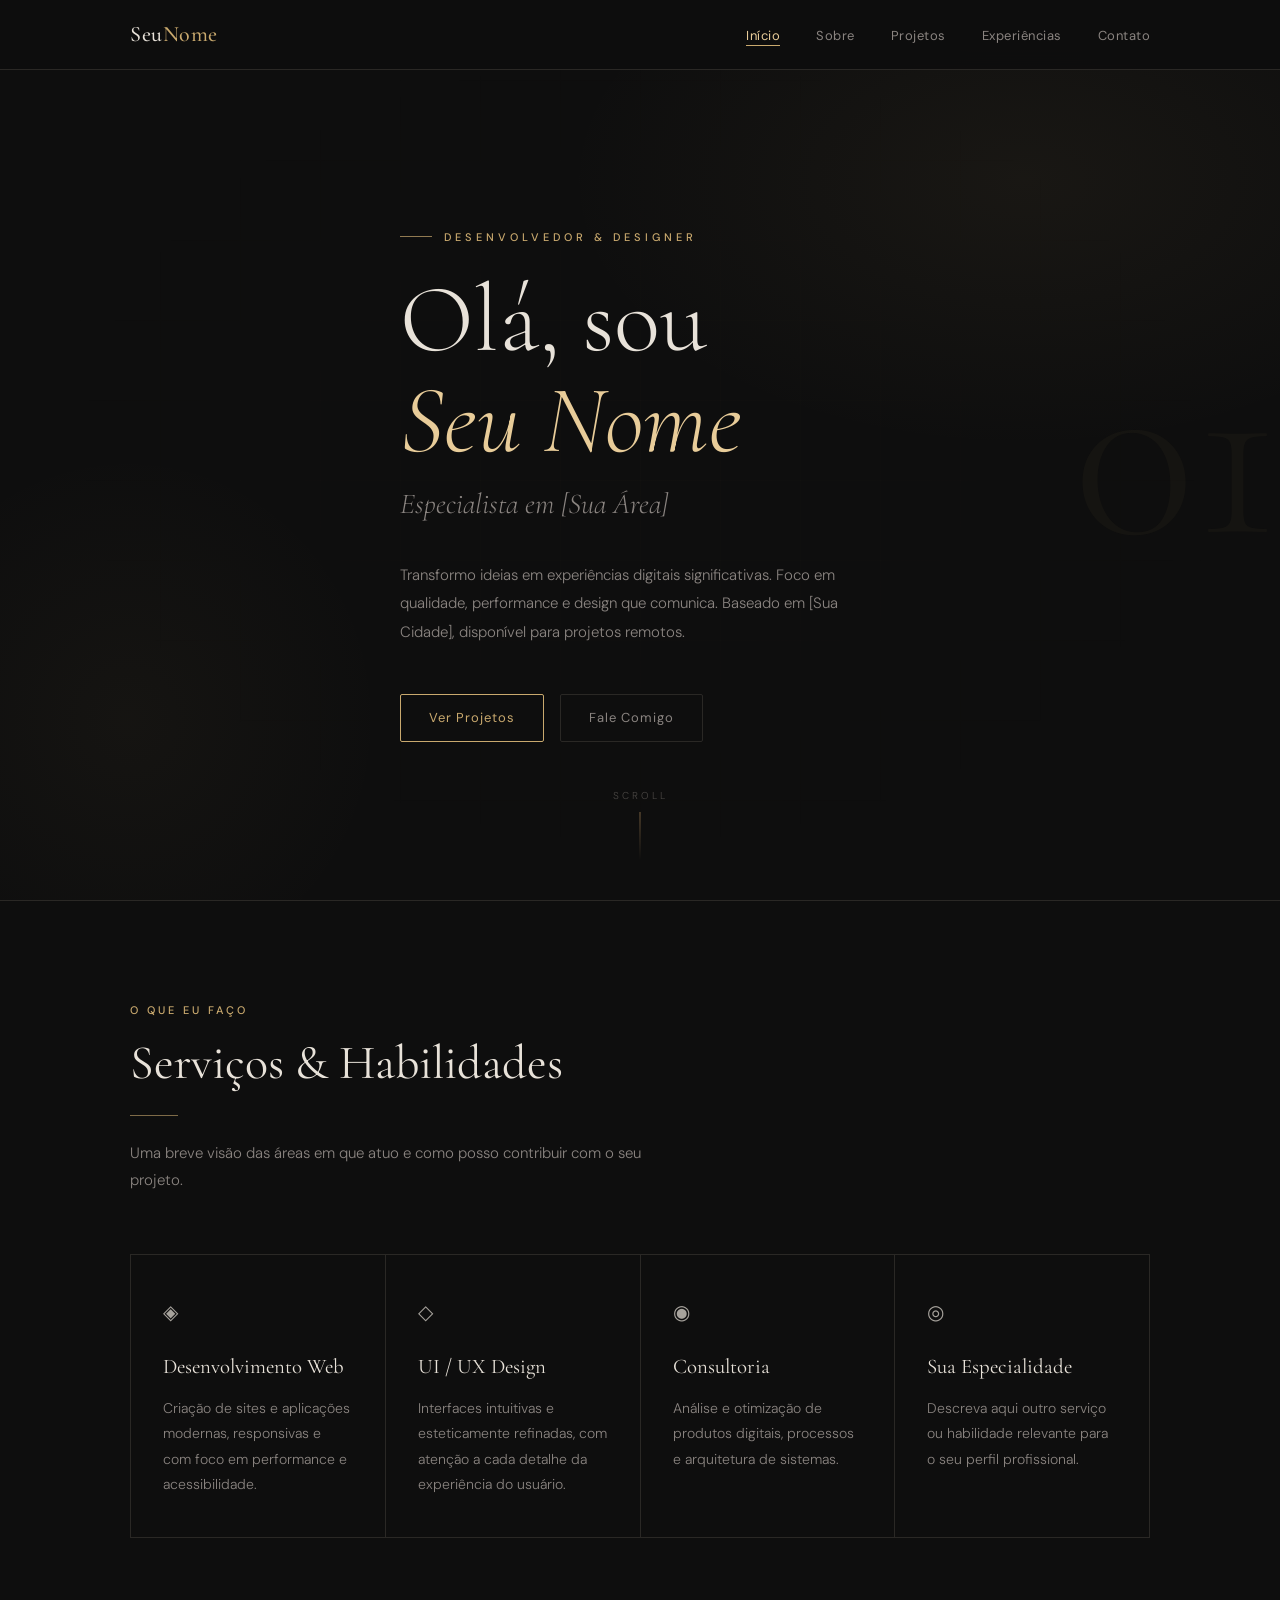
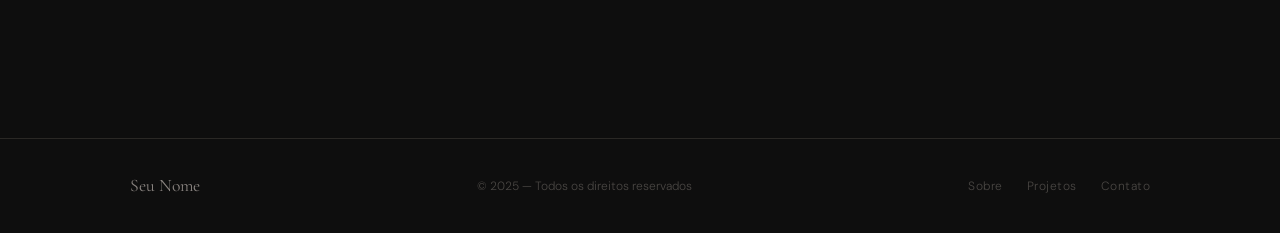
==== portfolio/index.html @ 72b2ed9c "Esqueleto do Portfólio" ====
<!DOCTYPE html>
<html lang="pt-BR">
<head>
  <meta charset="UTF-8" />
  <meta name="viewport" content="width=device-width, initial-scale=1.0" />
  <!-- ✏️ Edite o título e descrição abaixo -->
  <title>Seu Nome — Portfólio</title>
  <meta name="description" content="Portfólio profissional de [Seu Nome]" />

  <!-- Estilos -->
  <link rel="stylesheet" href="style.css" />
</head>
<body>

  <!-- ============ NAVBAR ============ -->
  <nav class="navbar">
    <div class="nav-inner">

      <!-- ✏️ Edite seu nome aqui -->
      <a href="index.html" class="nav-logo">Seu<span>Nome</span></a>

      <!-- Links de navegação -->
      <ul class="nav-links">
        <li><a href="index.html">Início</a></li>
        <li><a href="sobre.html">Sobre</a></li>
        <li><a href="projetos.html">Projetos</a></li>
        <li><a href="experiencias.html">Experiências</a></li>
        <li><a href="contato.html">Contato</a></li>
      </ul>

      <!-- Botão hambúrguer (mobile) -->
      <button class="nav-toggle" aria-label="Abrir menu">
        <span></span>
        <span></span>
        <span></span>
      </button>
    </div>
  </nav>
  <!-- ============ FIM NAVBAR ============ -->


  <!-- ============ HERO ============ -->
  <section class="hero">
    <!-- Fundo decorativo -->
    <div class="hero-bg"></div>

    <!-- Número decorativo no fundo (estético) -->
    <span class="hero-number" aria-hidden="true">01</span>

    <div class="container hero-content">

      <!-- ✏️ Edite o subtítulo/área de atuação -->
      <span class="hero-eyebrow">Desenvolvedor &amp; Designer</span>

      <!-- ✏️ Edite seu nome principal -->
      <h1 class="hero-name">
        Olá, sou<br>
        <em>Seu Nome</em>
      </h1>

      <!-- ✏️ Edite seu cargo/especialidade -->
      <p class="hero-title">Especialista em [Sua Área]</p>

      <!-- ✏️ Edite a descrição breve -->
      <p class="hero-description">
        Transformo ideias em experiências digitais significativas.
        Foco em qualidade, performance e design que comunica.
        Baseado em [Sua Cidade], disponível para projetos remotos.
      </p>

      <!-- Botões de ação -->
      <div class="hero-actions">
        <a href="projetos.html" class="btn btn-gold">Ver Projetos</a>
        <a href="contato.html" class="btn btn-ghost">Fale Comigo</a>
      </div>

    </div>

    <!-- Indicador de scroll -->
    <div class="scroll-indicator" aria-hidden="true">Scroll</div>
  </section>
  <!-- ============ FIM HERO ============ -->


  <!-- ============ SEÇÃO DE SERVIÇOS / PREVIEW ============ -->
  <section class="home-preview">
    <div class="container">

      <!-- Cabeçalho da seção -->
      <span class="section-label">O que eu faço</span>
      <h2 class="section-title">Serviços &amp; Habilidades</h2>
      <div class="divider"></div>
      <p class="section-subtitle">
        Uma breve visão das áreas em que atuo e como posso contribuir com o seu projeto.
      </p>

      <!-- ✏️ Edite / adicione os cards de serviços abaixo -->
      <div class="services-grid">

        <!-- Card 1 -->
        <article class="service-card fade-in">
          <div class="service-icon">◈</div>
          <h3>Desenvolvimento Web</h3>
          <p>Criação de sites e aplicações modernas, responsivas e com foco em performance e acessibilidade.</p>
        </article>

        <!-- Card 2 -->
        <article class="service-card fade-in">
          <div class="service-icon">◇</div>
          <h3>UI / UX Design</h3>
          <p>Interfaces intuitivas e esteticamente refinadas, com atenção a cada detalhe da experiência do usuário.</p>
        </article>

        <!-- Card 3 -->
        <article class="service-card fade-in">
          <div class="service-icon">◉</div>
          <h3>Consultoria</h3>
          <p>Análise e otimização de produtos digitais, processos e arquitetura de sistemas.</p>
        </article>

        <!-- Card 4 — adicione mais se precisar -->
        <article class="service-card fade-in">
          <div class="service-icon">◎</div>
          <h3>Sua Especialidade</h3>
          <p>Descreva aqui outro serviço ou habilidade relevante para o seu perfil profissional.</p>
        </article>

      </div>
    </div>
  </section>
  <!-- ============ FIM SERVIÇOS ============ -->


  <!-- ============ FOOTER ============ -->
  <footer>
    <div class="footer-inner">
      <!-- ✏️ Edite seu nome -->
      <span class="footer-name">Seu Nome</span>
      <span class="footer-copy">© 2025 — Todos os direitos reservados</span>
      <nav class="footer-links">
        <a href="sobre.html">Sobre</a>
        <a href="projetos.html">Projetos</a>
        <a href="contato.html">Contato</a>
      </nav>
    </div>
  </footer>
  <!-- ============ FIM FOOTER ============ -->

  <!-- Script principal -->
  <script src="script.js"></script>
</body>
</html>
---- portfolio/style.css ----
/* ============================================
   PORTFÓLIO PESSOAL — FOLHA DE ESTILOS PRINCIPAL
   Tema: Minimalista Escuro com detalhes em Dourado
   ============================================ */

/* ---- IMPORTAÇÃO DE FONTES (Google Fonts) ---- */
@import url('https://fonts.googleapis.com/css2?family=Cormorant+Garamond:ital,wght@0,300;0,400;0,500;0,600;1,300;1,400&family=DM+Sans:wght@300;400;500&display=swap');

/* ---- VARIÁVEIS CSS (edite aqui para mudar o tema) ---- */
:root {
  /* Cores principais */
  --bg-primary:      #0e0e0e;   /* fundo principal */
  --bg-secondary:    #161616;   /* fundo secundário / cards */
  --bg-surface:      #1e1e1e;   /* superfícies / hover */

  /* Texto */
  --text-primary:    #e8e2d9;   /* texto principal (bege claro) */
  --text-secondary:  #8a8480;   /* texto secundário (cinza quente) */
  --text-muted:      #4a4744;   /* texto discreto */

  /* Acento dourado */
  --gold:            #c9a96e;   /* dourado principal */
  --gold-light:      #e8cc99;   /* dourado claro */
  --gold-dim:        #7a6140;   /* dourado escuro/sutil */

  /* Bordas */
  --border:          #2a2825;   /* borda padrão */
  --border-gold:     rgba(201, 169, 110, 0.3); /* borda dourada sutil */

  /* Tipografia */
  --font-display:    'Cormorant Garamond', Georgia, serif;  /* títulos */
  --font-body:       'DM Sans', sans-serif;                 /* texto corrido */

  /* Espaçamentos */
  --nav-height:      70px;
  --max-width:       1100px;
  --section-gap:     100px;

  /* Transições */
  --transition:      0.3s ease;
}

/* ---- RESET & BASE ---- */
*, *::before, *::after {
  box-sizing: border-box;
  margin: 0;
  padding: 0;
}

html {
  scroll-behavior: smooth;
}

body {
  background-color: var(--bg-primary);
  color: var(--text-primary);
  font-family: var(--font-body);
  font-weight: 300;
  font-size: 16px;
  line-height: 1.7;
  -webkit-font-smoothing: antialiased;
}

a {
  color: inherit;
  text-decoration: none;
}

ul {
  list-style: none;
}

img {
  max-width: 100%;
  display: block;
}

/* ---- UTILITÁRIOS ---- */
.container {
  max-width: var(--max-width);
  margin: 0 auto;
  padding: 0 40px;
}

.gold-text {
  color: var(--gold);
}

.section-label {
  font-family: var(--font-body);
  font-size: 11px;
  font-weight: 500;
  letter-spacing: 3px;
  text-transform: uppercase;
  color: var(--gold);
  display: block;
  margin-bottom: 16px;
}

.section-title {
  font-family: var(--font-display);
  font-size: clamp(2rem, 5vw, 3rem);
  font-weight: 400;
  line-height: 1.15;
  color: var(--text-primary);
  margin-bottom: 16px;
}

.section-subtitle {
  font-size: 15px;
  color: var(--text-secondary);
  max-width: 560px;
  line-height: 1.8;
}

.divider {
  width: 48px;
  height: 1px;
  background: var(--gold);
  margin: 24px 0;
  opacity: 0.6;
}

/* ---- BOTÕES ---- */
.btn {
  display: inline-flex;
  align-items: center;
  gap: 8px;
  padding: 12px 28px;
  font-family: var(--font-body);
  font-size: 13px;
  font-weight: 400;
  letter-spacing: 1px;
  cursor: pointer;
  transition: var(--transition);
  border-radius: 2px;
}

.btn-gold {
  background: transparent;
  border: 1px solid var(--gold);
  color: var(--gold);
}

.btn-gold:hover {
  background: var(--gold);
  color: var(--bg-primary);
}

.btn-ghost {
  background: transparent;
  border: 1px solid var(--border);
  color: var(--text-secondary);
}

.btn-ghost:hover {
  border-color: var(--gold);
  color: var(--gold);
}

/* ---- NAVBAR ---- */
.navbar {
  position: fixed;
  top: 0;
  left: 0;
  right: 0;
  height: var(--nav-height);
  z-index: 100;
  background: rgba(14, 14, 14, 0.9);
  backdrop-filter: blur(12px);
  -webkit-backdrop-filter: blur(12px);
  border-bottom: 1px solid var(--border);
  transition: var(--transition);
}

.navbar.scrolled {
  background: rgba(14, 14, 14, 0.97);
}

.nav-inner {
  max-width: var(--max-width);
  margin: 0 auto;
  padding: 0 40px;
  height: 100%;
  display: flex;
  align-items: center;
  justify-content: space-between;
}

/* Logotipo / Nome */
.nav-logo {
  font-family: var(--font-display);
  font-size: 22px;
  font-weight: 500;
  letter-spacing: 0.5px;
  color: var(--text-primary);
  transition: color var(--transition);
}

.nav-logo span {
  color: var(--gold);
}

.nav-logo:hover {
  color: var(--gold);
}

/* Links de navegação */
.nav-links {
  display: flex;
  align-items: center;
  gap: 36px;
}

.nav-links a {
  font-size: 13px;
  font-weight: 400;
  letter-spacing: 0.5px;
  color: var(--text-secondary);
  position: relative;
  transition: color var(--transition);
  padding-bottom: 2px;
}

.nav-links a::after {
  content: '';
  position: absolute;
  bottom: 0;
  left: 0;
  width: 0;
  height: 1px;
  background: var(--gold);
  transition: width var(--transition);
}

.nav-links a:hover,
.nav-links a.active {
  color: var(--gold-light);
}

.nav-links a:hover::after,
.nav-links a.active::after {
  width: 100%;
}

/* Menu hambúrguer (mobile) */
.nav-toggle {
  display: none;
  flex-direction: column;
  gap: 5px;
  cursor: pointer;
  padding: 4px;
}

.nav-toggle span {
  display: block;
  width: 24px;
  height: 1px;
  background: var(--text-primary);
  transition: var(--transition);
}

/* ---- PÁGINA PRINCIPAL — HERO ---- */
.hero {
  min-height: 100vh;
  display: flex;
  align-items: center;
  padding-top: var(--nav-height);
  position: relative;
  overflow: hidden;
}

/* Fundo com gradiente orgânico */
.hero-bg {
  position: absolute;
  inset: 0;
  background:
    radial-gradient(ellipse 60% 50% at 80% 20%, rgba(201, 169, 110, 0.06) 0%, transparent 60%),
    radial-gradient(ellipse 40% 60% at 10% 80%, rgba(201, 169, 110, 0.04) 0%, transparent 50%);
  pointer-events: none;
}

/* Linhas decorativas no fundo */
.hero-bg::after {
  content: '';
  position: absolute;
  inset: 0;
  background-image:
    linear-gradient(rgba(201, 169, 110, 0.04) 1px, transparent 1px),
    linear-gradient(90deg, rgba(201, 169, 110, 0.04) 1px, transparent 1px);
  background-size: 80px 80px;
  mask-image: radial-gradient(ellipse at center, rgba(0,0,0,0.4) 0%, transparent 70%);
}

.hero-content {
  position: relative;
  z-index: 1;
}

/* Subtítulo sobre o nome */
.hero-eyebrow {
  font-size: 11px;
  font-weight: 500;
  letter-spacing: 4px;
  text-transform: uppercase;
  color: var(--gold);
  margin-bottom: 24px;
  display: flex;
  align-items: center;
  gap: 12px;
}

.hero-eyebrow::before {
  content: '';
  display: block;
  width: 32px;
  height: 1px;
  background: var(--gold);
  opacity: 0.7;
}

/* Nome principal */
.hero-name {
  font-family: var(--font-display);
  font-size: clamp(3rem, 8vw, 6rem);
  font-weight: 300;
  line-height: 1.05;
  color: var(--text-primary);
  margin-bottom: 8px;
}

.hero-name em {
  font-style: italic;
  color: var(--gold-light);
}

/* Cargo/título */
.hero-title {
  font-family: var(--font-display);
  font-size: clamp(1.2rem, 3vw, 1.8rem);
  font-weight: 300;
  font-style: italic;
  color: var(--text-secondary);
  margin-bottom: 32px;
}

/* Descrição breve */
.hero-description {
  font-size: 15px;
  color: var(--text-secondary);
  max-width: 480px;
  line-height: 1.9;
  margin-bottom: 48px;
}

/* Botões do hero */
.hero-actions {
  display: flex;
  gap: 16px;
  flex-wrap: wrap;
}

/* Número decorativo no canto */
.hero-number {
  position: absolute;
  right: 0;
  top: 50%;
  transform: translateY(-50%);
  font-family: var(--font-display);
  font-size: clamp(8rem, 20vw, 18rem);
  font-weight: 300;
  color: rgba(201, 169, 110, 0.04);
  line-height: 1;
  pointer-events: none;
  user-select: none;
}

/* Scroll indicator */
.scroll-indicator {
  position: absolute;
  bottom: 40px;
  left: 50%;
  transform: translateX(-50%);
  display: flex;
  flex-direction: column;
  align-items: center;
  gap: 8px;
  font-size: 10px;
  letter-spacing: 3px;
  text-transform: uppercase;
  color: var(--text-muted);
}

.scroll-indicator::after {
  content: '';
  display: block;
  width: 1px;
  height: 48px;
  background: linear-gradient(to bottom, var(--gold-dim), transparent);
  animation: scrollPulse 2s ease-in-out infinite;
}

@keyframes scrollPulse {
  0%, 100% { opacity: 0.3; transform: scaleY(1); }
  50%       { opacity: 0.8; transform: scaleY(1.1); }
}

/* ---- SEÇÃO RÁPIDA DA HOME (preview de serviços) ---- */
.home-preview {
  padding: var(--section-gap) 0;
  border-top: 1px solid var(--border);
}

.services-grid {
  display: grid;
  grid-template-columns: repeat(auto-fit, minmax(240px, 1fr));
  gap: 1px;
  background: var(--border);
  border: 1px solid var(--border);
  margin-top: 60px;
}

.service-card {
  background: var(--bg-primary);
  padding: 40px 32px;
  transition: background var(--transition);
}

.service-card:hover {
  background: var(--bg-surface);
}

.service-icon {
  font-size: 20px;
  margin-bottom: 20px;
  opacity: 0.7;
}

.service-card h3 {
  font-family: var(--font-display);
  font-size: 1.3rem;
  font-weight: 400;
  margin-bottom: 12px;
  color: var(--text-primary);
}

.service-card p {
  font-size: 14px;
  color: var(--text-secondary);
  line-height: 1.8;
}

/* ---- PÁGINA SOBRE ---- */
.about-layout {
  display: grid;
  grid-template-columns: 1fr 1.4fr;
  gap: 80px;
  align-items: start;
}

.about-left {
  position: sticky;
  top: calc(var(--nav-height) + 40px);
}

/* Foto placeholder */
.photo-frame {
  aspect-ratio: 3/4;
  background: var(--bg-secondary);
  border: 1px solid var(--border);
  position: relative;
  overflow: hidden;
  max-width: 320px;
}

.photo-frame::before {
  content: '';
  position: absolute;
  inset: 0;
  background: linear-gradient(135deg, rgba(201,169,110,0.08) 0%, transparent 60%);
}

.photo-placeholder {
  width: 100%;
  height: 100%;
  display: flex;
  flex-direction: column;
  align-items: center;
  justify-content: center;
  gap: 12px;
  color: var(--text-muted);
}

.photo-placeholder svg {
  width: 48px;
  height: 48px;
  opacity: 0.3;
}

.photo-placeholder span {
  font-size: 12px;
  letter-spacing: 2px;
  text-transform: uppercase;
}

/* Decoração na foto */
.photo-deco {
  position: absolute;
  bottom: -1px;
  right: -1px;
  width: 60px;
  height: 60px;
  border-right: 2px solid var(--gold);
  border-bottom: 2px solid var(--gold);
  opacity: 0.5;
}

.about-bio {
  font-size: 15px;
  color: var(--text-secondary);
  line-height: 1.9;
  margin-bottom: 24px;
}

/* Habilidades */
.skills-section {
  margin-top: 48px;
}

.skills-section h3 {
  font-family: var(--font-display);
  font-size: 1.3rem;
  font-weight: 400;
  margin-bottom: 24px;
  color: var(--text-primary);
}

.skill-group {
  margin-bottom: 32px;
}

.skill-group-title {
  font-size: 11px;
  letter-spacing: 2px;
  text-transform: uppercase;
  color: var(--gold);
  margin-bottom: 14px;
}

.skill-tags {
  display: flex;
  flex-wrap: wrap;
  gap: 8px;
}

.skill-tag {
  padding: 6px 14px;
  border: 1px solid var(--border);
  font-size: 13px;
  color: var(--text-secondary);
  transition: var(--transition);
  border-radius: 2px;
}

.skill-tag:hover {
  border-color: var(--gold-dim);
  color: var(--gold-light);
  background: rgba(201, 169, 110, 0.05);
}

/* ---- PÁGINA PROJETOS ---- */
.projects-grid {
  display: grid;
  grid-template-columns: repeat(auto-fill, minmax(320px, 1fr));
  gap: 24px;
  margin-top: 60px;
}

.project-card {
  background: var(--bg-secondary);
  border: 1px solid var(--border);
  overflow: hidden;
  transition: border-color var(--transition), transform var(--transition);
  display: flex;
  flex-direction: column;
}

.project-card:hover {
  border-color: var(--gold-dim);
  transform: translateY(-4px);
}

/* Imagem / preview do projeto */
.project-img {
  aspect-ratio: 16/9;
  background: var(--bg-surface);
  position: relative;
  overflow: hidden;
  display: flex;
  align-items: center;
  justify-content: center;
  color: var(--text-muted);
  font-size: 12px;
  letter-spacing: 2px;
  text-transform: uppercase;
}

.project-img::after {
  content: '';
  position: absolute;
  inset: 0;
  background: linear-gradient(135deg, rgba(201,169,110,0.06) 0%, transparent 60%);
}

.project-num {
  position: absolute;
  top: 16px;
  left: 16px;
  font-family: var(--font-display);
  font-size: 1.8rem;
  font-weight: 300;
  color: rgba(201, 169, 110, 0.2);
  line-height: 1;
}

.project-body {
  padding: 28px;
  flex: 1;
  display: flex;
  flex-direction: column;
}

.project-tags {
  display: flex;
  gap: 8px;
  flex-wrap: wrap;
  margin-bottom: 16px;
}

.project-tag {
  font-size: 10px;
  letter-spacing: 1.5px;
  text-transform: uppercase;
  color: var(--gold);
  border: 1px solid var(--border-gold);
  padding: 3px 10px;
  border-radius: 2px;
}

.project-card h3 {
  font-family: var(--font-display);
  font-size: 1.25rem;
  font-weight: 400;
  margin-bottom: 10px;
  color: var(--text-primary);
}

.project-card p {
  font-size: 14px;
  color: var(--text-secondary);
  line-height: 1.7;
  flex: 1;
  margin-bottom: 24px;
}

.project-footer {
  display: flex;
  gap: 12px;
}

/* ---- PÁGINA EXPERIÊNCIAS ---- */
.timeline {
  position: relative;
  padding-left: 32px;
  margin-top: 60px;
}

/* Linha vertical */
.timeline::before {
  content: '';
  position: absolute;
  left: 0;
  top: 8px;
  bottom: 0;
  width: 1px;
  background: linear-gradient(to bottom, var(--gold-dim), transparent);
}

.timeline-item {
  position: relative;
  margin-bottom: 56px;
}

/* Ponto na linha do tempo */
.timeline-item::before {
  content: '';
  position: absolute;
  left: -36px;
  top: 8px;
  width: 9px;
  height: 9px;
  border-radius: 50%;
  background: var(--bg-primary);
  border: 1px solid var(--gold);
  box-shadow: 0 0 0 3px rgba(201, 169, 110, 0.1);
}

.timeline-item:first-child::before {
  background: var(--gold);
  box-shadow: 0 0 0 4px rgba(201, 169, 110, 0.15);
}

.timeline-period {
  font-size: 11px;
  letter-spacing: 2px;
  text-transform: uppercase;
  color: var(--gold);
  margin-bottom: 8px;
}

.timeline-header {
  margin-bottom: 12px;
}

.timeline-role {
  font-family: var(--font-display);
  font-size: 1.3rem;
  font-weight: 400;
  color: var(--text-primary);
}

.timeline-company {
  font-size: 14px;
  color: var(--text-secondary);
  margin-top: 4px;
  display: flex;
  align-items: center;
  gap: 8px;
}

.timeline-company::before {
  content: '—';
  color: var(--gold-dim);
  font-size: 12px;
}

.timeline-desc {
  font-size: 14px;
  color: var(--text-secondary);
  line-height: 1.8;
  max-width: 600px;
}

.timeline-skills {
  display: flex;
  flex-wrap: wrap;
  gap: 8px;
  margin-top: 16px;
}

.timeline-skill {
  font-size: 11px;
  letter-spacing: 1px;
  color: var(--text-muted);
  border: 1px solid var(--border);
  padding: 3px 10px;
  border-radius: 2px;
}

/* ---- PÁGINA CONTATO ---- */
.contact-layout {
  display: grid;
  grid-template-columns: 1fr 1.2fr;
  gap: 80px;
  align-items: start;
  margin-top: 60px;
}

.contact-info h3 {
  font-family: var(--font-display);
  font-size: 1.5rem;
  font-weight: 400;
  margin-bottom: 16px;
  color: var(--text-primary);
}

.contact-info p {
  font-size: 14px;
  color: var(--text-secondary);
  line-height: 1.9;
  margin-bottom: 40px;
}

.contact-list {
  display: flex;
  flex-direction: column;
  gap: 20px;
}

.contact-item {
  display: flex;
  align-items: center;
  gap: 16px;
  padding: 16px 20px;
  border: 1px solid var(--border);
  transition: border-color var(--transition), background var(--transition);
  text-decoration: none;
  color: inherit;
}

.contact-item:hover {
  border-color: var(--gold-dim);
  background: rgba(201, 169, 110, 0.03);
}

.contact-item-icon {
  width: 36px;
  height: 36px;
  display: flex;
  align-items: center;
  justify-content: center;
  border: 1px solid var(--border-gold);
  color: var(--gold);
  font-size: 14px;
  flex-shrink: 0;
  transition: background var(--transition);
}

.contact-item:hover .contact-item-icon {
  background: rgba(201, 169, 110, 0.1);
}

.contact-item-info {
  flex: 1;
}

.contact-item-label {
  font-size: 10px;
  letter-spacing: 2px;
  text-transform: uppercase;
  color: var(--gold);
  margin-bottom: 2px;
}

.contact-item-value {
  font-size: 14px;
  color: var(--text-primary);
}

/* Formulário de contato */
.contact-form {
  background: var(--bg-secondary);
  border: 1px solid var(--border);
  padding: 40px;
}

.contact-form h3 {
  font-family: var(--font-display);
  font-size: 1.3rem;
  font-weight: 400;
  margin-bottom: 32px;
  color: var(--text-primary);
}

.form-group {
  margin-bottom: 24px;
}

.form-group label {
  display: block;
  font-size: 11px;
  letter-spacing: 2px;
  text-transform: uppercase;
  color: var(--text-muted);
  margin-bottom: 8px;
}

.form-group input,
.form-group textarea {
  width: 100%;
  background: var(--bg-primary);
  border: 1px solid var(--border);
  color: var(--text-primary);
  font-family: var(--font-body);
  font-size: 14px;
  font-weight: 300;
  padding: 12px 16px;
  outline: none;
  transition: border-color var(--transition);
  border-radius: 2px;
}

.form-group input::placeholder,
.form-group textarea::placeholder {
  color: var(--text-muted);
}

.form-group input:focus,
.form-group textarea:focus {
  border-color: var(--gold-dim);
}

.form-group textarea {
  resize: vertical;
  min-height: 120px;
}

.form-success {
  display: none;
  text-align: center;
  padding: 20px;
  color: var(--gold-light);
  font-size: 14px;
}

/* ---- FOOTER ---- */
footer {
  border-top: 1px solid var(--border);
  padding: 32px 0;
  margin-top: var(--section-gap);
}

.footer-inner {
  max-width: var(--max-width);
  margin: 0 auto;
  padding: 0 40px;
  display: flex;
  align-items: center;
  justify-content: space-between;
  gap: 20px;
  flex-wrap: wrap;
}

.footer-name {
  font-family: var(--font-display);
  font-size: 1.1rem;
  font-weight: 400;
  color: var(--text-secondary);
}

.footer-copy {
  font-size: 12px;
  color: var(--text-muted);
  text-align: center;
}

.footer-links {
  display: flex;
  gap: 24px;
}

.footer-links a {
  font-size: 12px;
  color: var(--text-muted);
  letter-spacing: 0.5px;
  transition: color var(--transition);
}

.footer-links a:hover {
  color: var(--gold);
}

/* ---- WRAPPER DE PÁGINA (padding para a navbar) ---- */
.page-wrapper {
  padding-top: var(--nav-height);
}

.page-hero {
  padding: 80px 0 60px;
  border-bottom: 1px solid var(--border);
}

/* ---- ANIMAÇÕES DE ENTRADA ---- */
.fade-in {
  opacity: 0;
  transform: translateY(24px);
  transition: opacity 0.6s ease, transform 0.6s ease;
}

.fade-in.visible {
  opacity: 1;
  transform: translateY(0);
}

/* Delay em cascata para cards */
.fade-in:nth-child(1) { transition-delay: 0s; }
.fade-in:nth-child(2) { transition-delay: 0.1s; }
.fade-in:nth-child(3) { transition-delay: 0.2s; }
.fade-in:nth-child(4) { transition-delay: 0.3s; }

/* ---- RESPONSIVIDADE ---- */
@media (max-width: 900px) {
  :root {
    --section-gap: 70px;
  }

  .container {
    padding: 0 24px;
  }

  .about-layout {
    grid-template-columns: 1fr;
    gap: 48px;
  }

  .about-left {
    position: static;
    max-width: 280px;
  }

  .contact-layout {
    grid-template-columns: 1fr;
    gap: 48px;
  }

  .footer-inner {
    flex-direction: column;
    text-align: center;
  }
}

@media (max-width: 680px) {
  .nav-links {
    display: none;
    position: fixed;
    top: var(--nav-height);
    left: 0;
    right: 0;
    background: rgba(14, 14, 14, 0.97);
    flex-direction: column;
    padding: 32px 24px;
    gap: 24px;
    border-bottom: 1px solid var(--border);
  }

  .nav-links.open {
    display: flex;
  }

  .nav-toggle {
    display: flex;
  }

  .hero-number {
    display: none;
  }

  .hero-actions {
    flex-direction: column;
    align-items: flex-start;
  }

  .projects-grid {
    grid-template-columns: 1fr;
  }

  .contact-form {
    padding: 28px 20px;
  }

  .nav-inner {
    padding: 0 20px;
  }
}
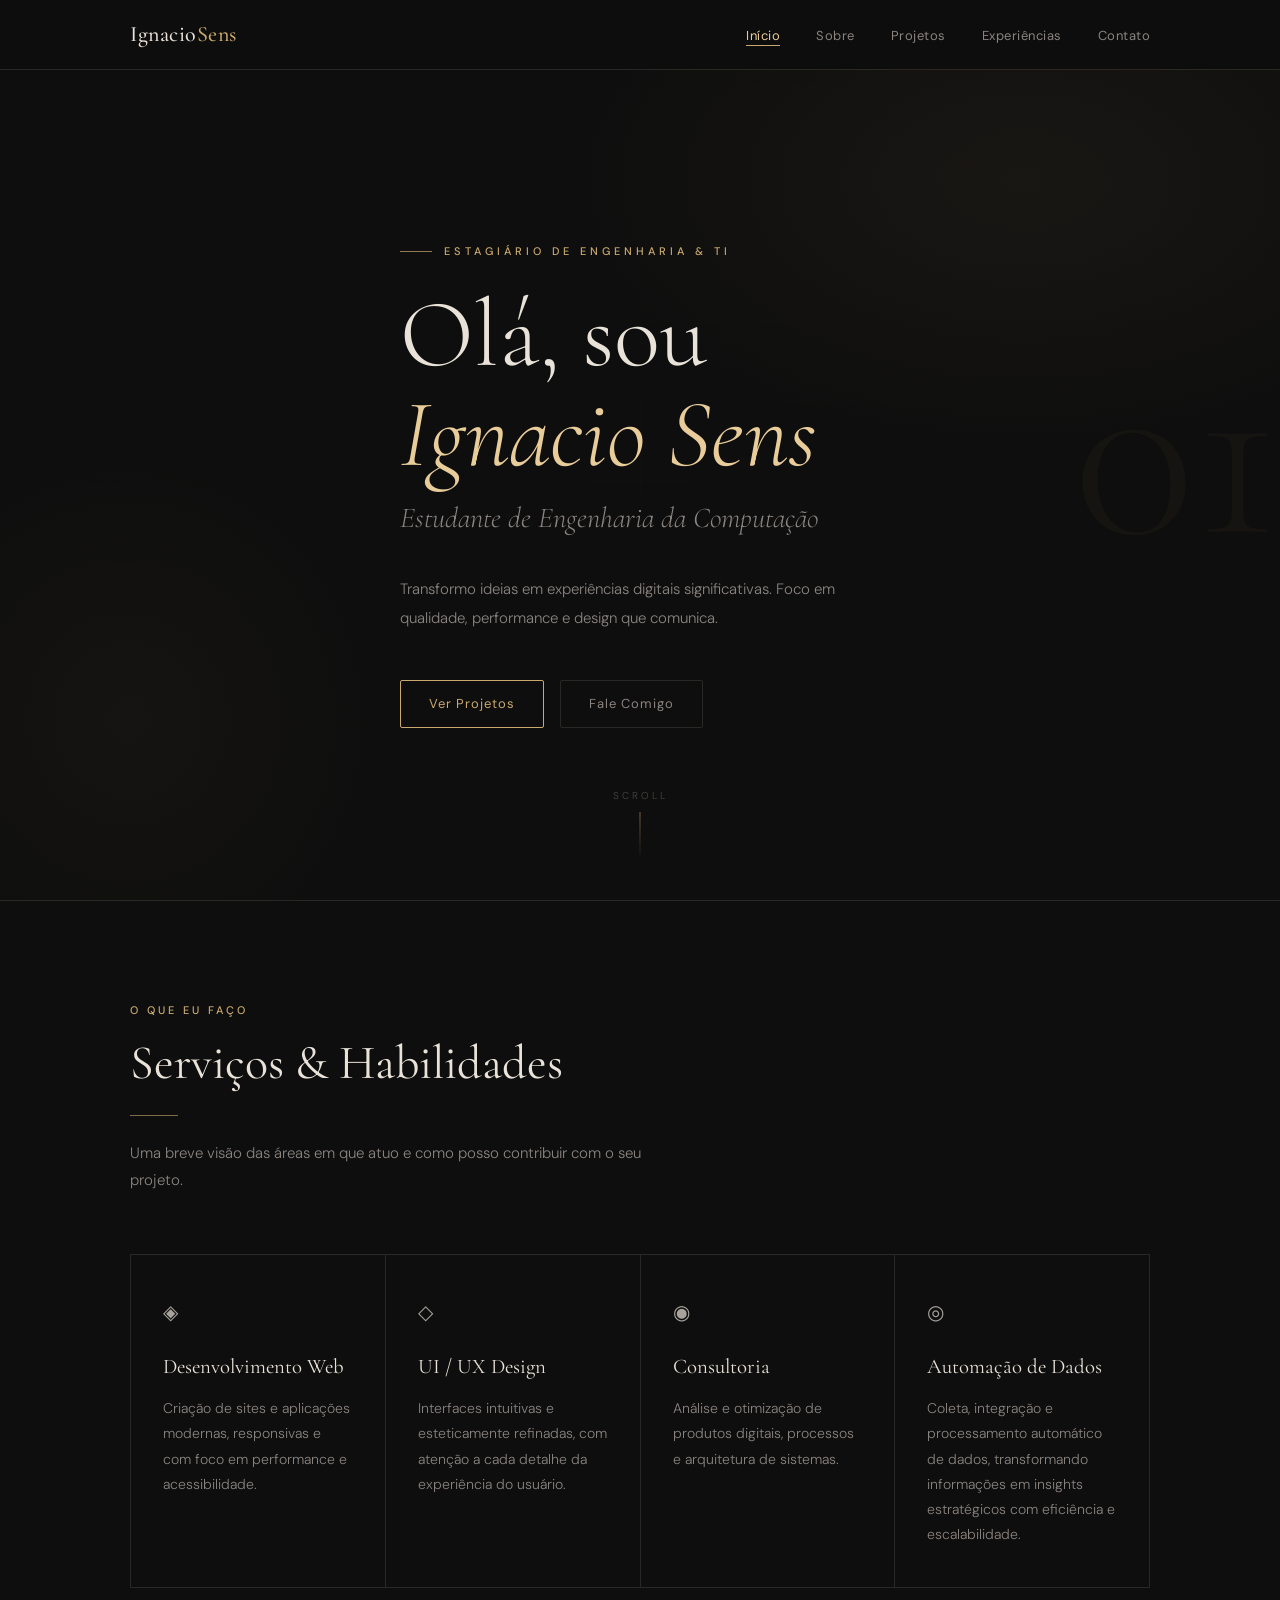
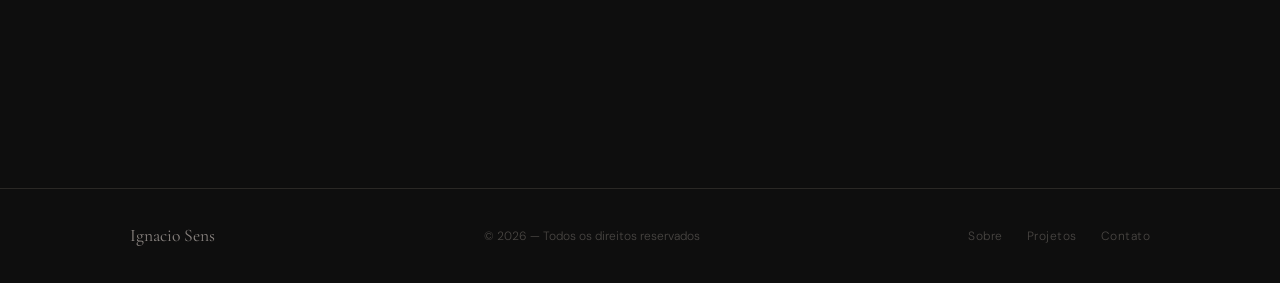
==== commit cb1633ff: "Atualização do código 24/04" ====
--- a/portfolio/index.html
+++ b/portfolio/index.html
@@ -1,15 +1,17 @@
 <!DOCTYPE html>
 <html lang="pt-BR">
+
 <head>
   <meta charset="UTF-8" />
   <meta name="viewport" content="width=device-width, initial-scale=1.0" />
   <!-- ✏️ Edite o título e descrição abaixo -->
-  <title>Seu Nome — Portfólio</title>
-  <meta name="description" content="Portfólio profissional de [Seu Nome]" />
+  <title>Ignacio Sens — Portfólio</title>
+  <meta name="description" content="Portfólio profissional de Ignacio Sens" />
 
   <!-- Estilos -->
   <link rel="stylesheet" href="style.css" />
 </head>
+
 <body>
 
   <!-- ============ NAVBAR ============ -->
@@ -17,7 +19,7 @@
     <div class="nav-inner">
 
       <!-- ✏️ Edite seu nome aqui -->
-      <a href="index.html" class="nav-logo">Seu<span>Nome</span></a>
+      <a href="index.html" class="nav-logo">Ignacio<span>Sens</span></a>
 
       <!-- Links de navegação -->
       <ul class="nav-links">
@@ -50,22 +52,21 @@
     <div class="container hero-content">
 
       <!-- ✏️ Edite o subtítulo/área de atuação -->
-      <span class="hero-eyebrow">Desenvolvedor &amp; Designer</span>
+      <span class="hero-eyebrow">Estagiário de Engenharia &amp; TI</span>
 
       <!-- ✏️ Edite seu nome principal -->
       <h1 class="hero-name">
         Olá, sou<br>
-        <em>Seu Nome</em>
+        <em>Ignacio Sens</em>
       </h1>
 
       <!-- ✏️ Edite seu cargo/especialidade -->
-      <p class="hero-title">Especialista em [Sua Área]</p>
+      <p class="hero-title">Estudante de Engenharia da Computação</p>
 
       <!-- ✏️ Edite a descrição breve -->
       <p class="hero-description">
         Transformo ideias em experiências digitais significativas.
         Foco em qualidade, performance e design que comunica.
-        Baseado em [Sua Cidade], disponível para projetos remotos.
       </p>
 
       <!-- Botões de ação -->
@@ -121,8 +122,8 @@
         <!-- Card 4 — adicione mais se precisar -->
         <article class="service-card fade-in">
           <div class="service-icon">◎</div>
-          <h3>Sua Especialidade</h3>
-          <p>Descreva aqui outro serviço ou habilidade relevante para o seu perfil profissional.</p>
+          <h3>Automação de Dados</h3>
+          <p>Coleta, integração e processamento automático de dados, transformando informações em insights estratégicos com eficiência e escalabilidade.</p>
         </article>
 
       </div>
@@ -135,8 +136,8 @@
   <footer>
     <div class="footer-inner">
       <!-- ✏️ Edite seu nome -->
-      <span class="footer-name">Seu Nome</span>
-      <span class="footer-copy">© 2025 — Todos os direitos reservados</span>
+      <span class="footer-name">Ignacio Sens</span>
+      <span class="footer-copy">© 2026 — Todos os direitos reservados</span>
       <nav class="footer-links">
         <a href="sobre.html">Sobre</a>
         <a href="projetos.html">Projetos</a>
@@ -149,4 +150,5 @@
   <!-- Script principal -->
   <script src="script.js"></script>
 </body>
-</html>
+
+</html>
